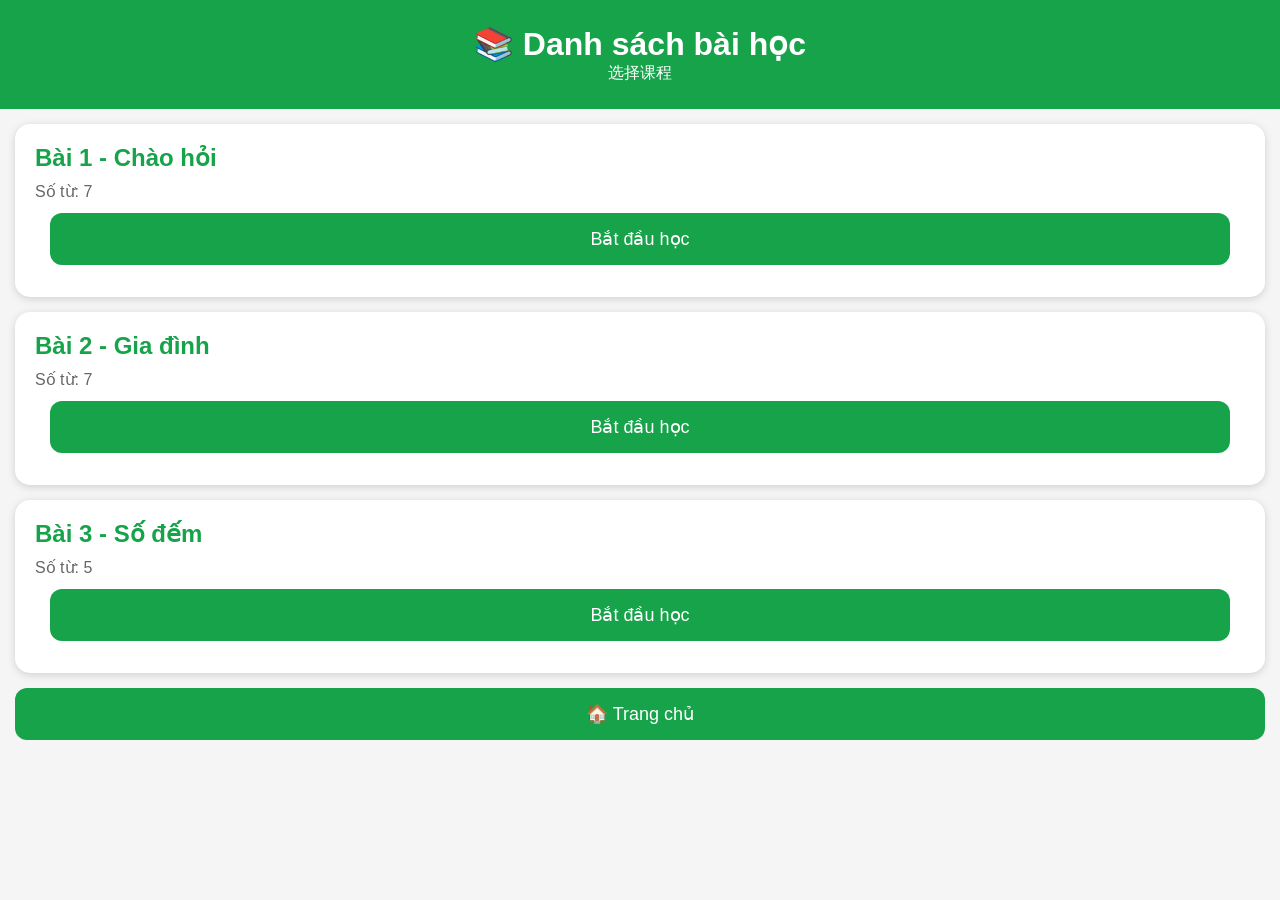
==== lesson.html @ 2e6128da "Add files via upload" ====
<!DOCTYPE html>
<html lang="vi">
<head>
<meta charset="UTF-8">
<meta name="viewport" content="width=device-width, initial-scale=1.0">

<title>Danh sách bài học</title>

<link rel="stylesheet" href="style.css">

<script src="data.js"></script>

<style>

.lesson{
    background:white;
    margin:15px;
    padding:20px;
    border-radius:15px;
    box-shadow:0 2px 8px rgba(0,0,0,.15);
}

.lesson h2{
    color:#16a34a;
    margin-bottom:10px;
}

.lesson p{
    color:#666;
}

</style>

</head>

<body>

<header>

<h1>📚 Danh sách bài học</h1>

<p>选择课程</p>

</header>

<div id="list"></div>

<a class="button" href="index.html">

🏠 Trang chủ

</a>

<script>

let html="";

lessons.forEach(function(item,index){

html += `
<div class="lesson">

<h2>${item.title}</h2>

<p>Số từ: ${item.words.length}</p>

<a class="button"
href="vocabulary.html?lesson=${index}">

Bắt đầu học

</a>

</div>
`;

});

document.getElementById("list").innerHTML=html;

</script>

</body>
</html>
---- style.css ----
*{
    margin:0;
    padding:0;
    box-sizing:border-box;
}

body{
    font-family:Arial,sans-serif;
    background:#f5f5f5;
    color:#333;
}

header{
    background:#16a34a;
    color:white;
    text-align:center;
    padding:25px;
}

.card{
    background:white;
    margin:15px;
    padding:20px;
    border-radius:15px;
    box-shadow:0 2px 8px rgba(0,0,0,.12);
}

.button{
    display:block;
    margin:12px 15px;
    padding:15px;
    text-align:center;
    background:#16a34a;
    color:white;
    text-decoration:none;
    border-radius:12px;
    font-size:18px;
}

.button:hover{
    background:#138a3d;
}

button{
    width:100%;
    padding:15px;
    border:none;
    border-radius:12px;
    background:#16a34a;
    color:white;
    font-size:18px;
    margin-top:10px;
}

.bottom{
    position:fixed;
    bottom:0;
    left:0;
    width:100%;
    background:white;
    display:flex;
    justify-content:space-around;
    padding:10px 0;
    box-shadow:0 -2px 8px rgba(0,0,0,.15);
}

.bottom a{
    text-decoration:none;
    color:#16a34a;
    text-align:center;
}
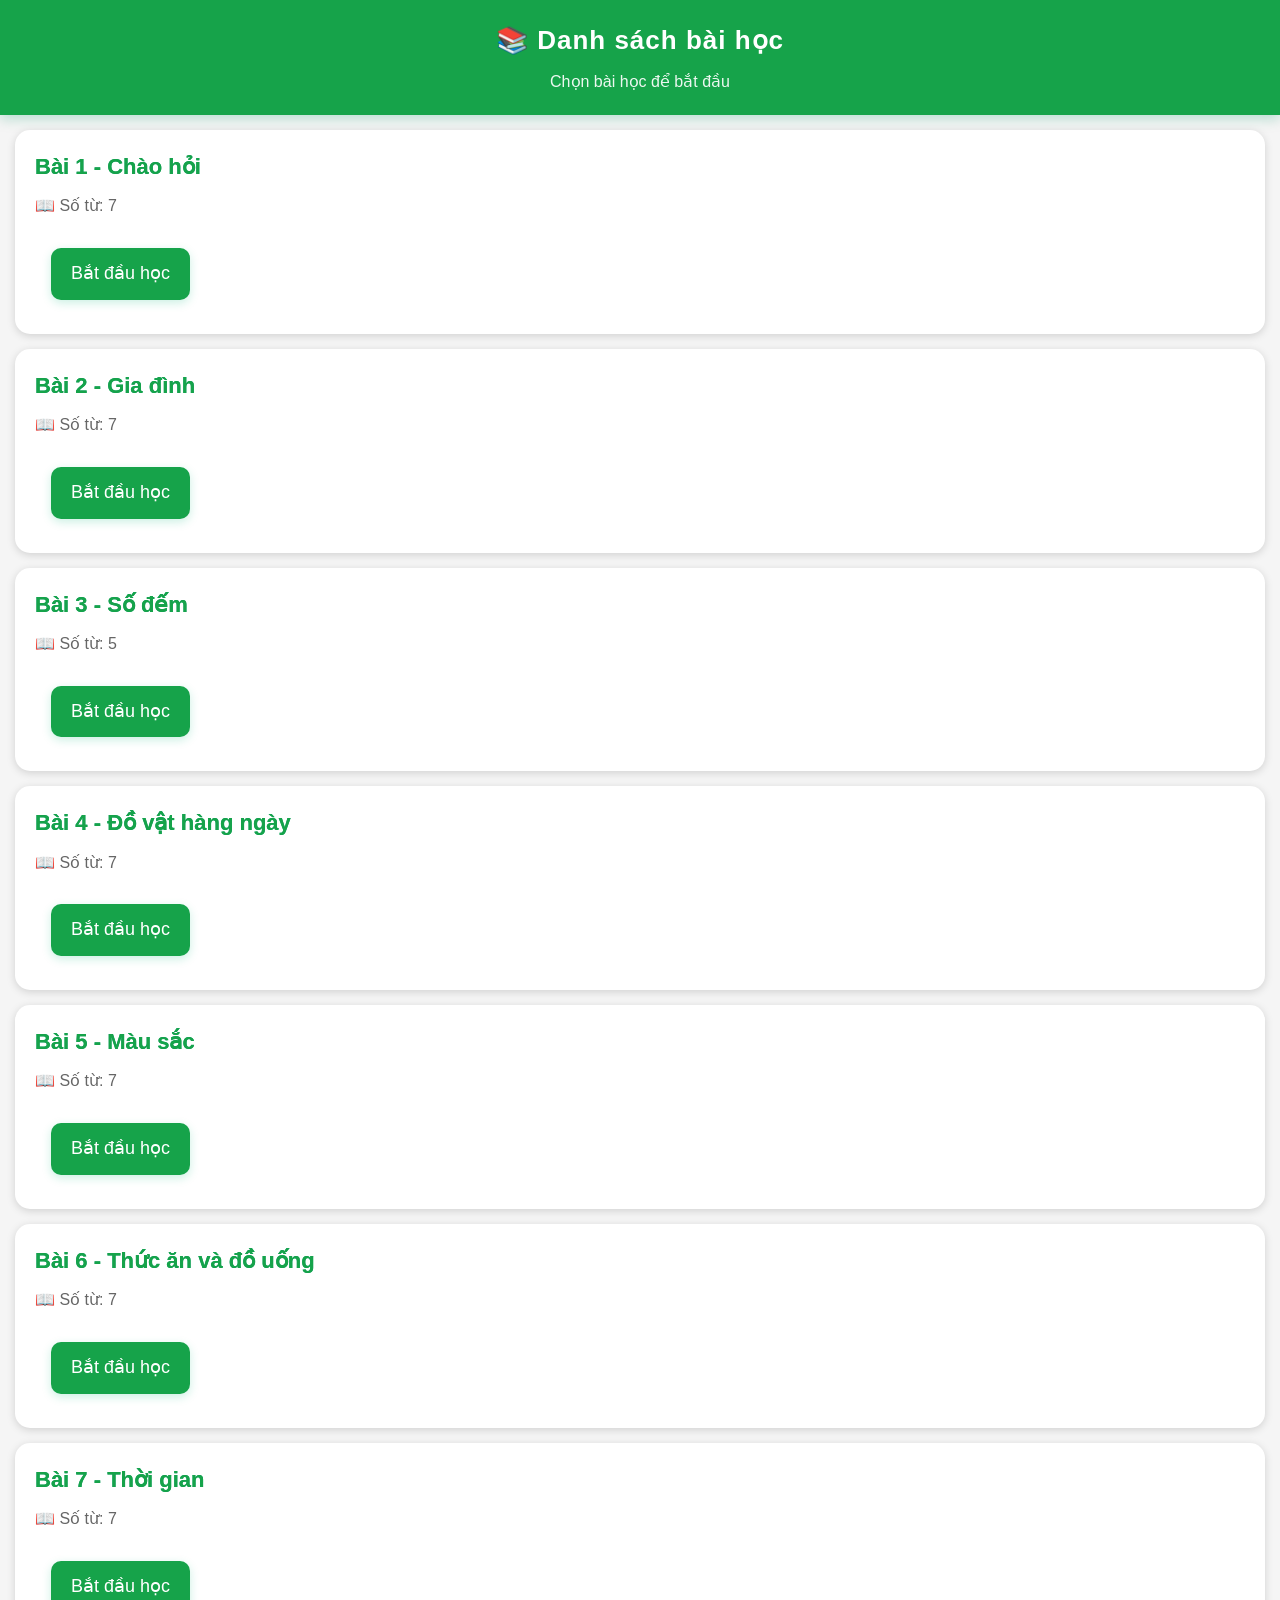
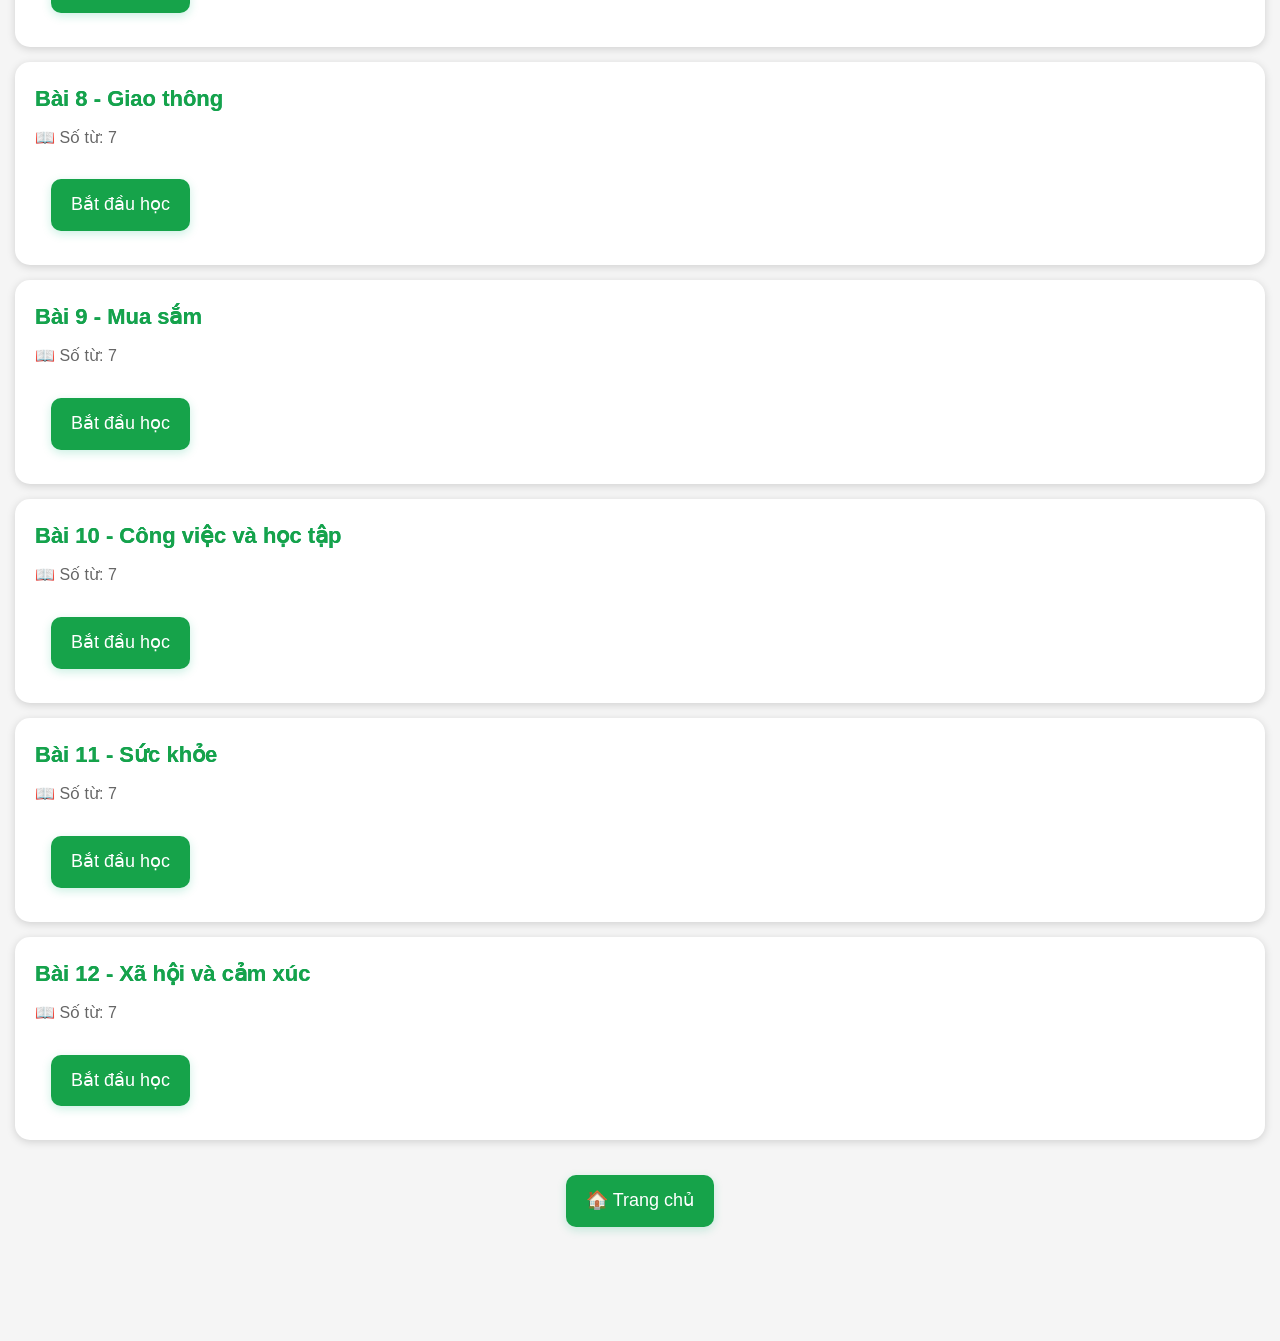
==== commit 2c80cc23: "Update lesson.html" ====
--- a/lesson.html
+++ b/lesson.html
@@ -1,7 +1,10 @@
 <!DOCTYPE html>
 <html lang="vi">
+
 <head>
+
 <meta charset="UTF-8">
+
 <meta name="viewport" content="width=device-width, initial-scale=1.0">
 
 <title>Danh sách bài học</title>
@@ -12,6 +15,19 @@
 
 <style>
 
+body{
+    margin:0;
+    font-family:Arial,sans-serif;
+    background:#f5f5f5;
+}
+
+header{
+    background:#16a34a;
+    color:white;
+    text-align:center;
+    padding:20px;
+}
+
 .lesson{
     background:white;
     margin:15px;
@@ -21,12 +37,26 @@
 }
 
 .lesson h2{
+    margin:0 0 10px;
     color:#16a34a;
-    margin-bottom:10px;
 }
 
 .lesson p{
     color:#666;
+}
+
+.button{
+    display:inline-block;
+    margin-top:15px;
+    padding:12px 20px;
+    background:#16a34a;
+    color:white;
+    text-decoration:none;
+    border-radius:10px;
+}
+
+.button:hover{
+    background:#138a3d;
 }
 
 </style>
@@ -39,11 +69,13 @@
 
 <h1>📚 Danh sách bài học</h1>
 
-<p>选择课程</p>
+<p>Chọn bài học để bắt đầu</p>
 
 </header>
 
-<div id="list"></div>
+<div id="lessonList"></div>
+
+<div style="text-align:center;margin:20px;">
 
 <a class="button" href="index.html">
 
@@ -51,34 +83,51 @@
 
 </a>
 
+</div>
+
 <script>
 
-let html="";
+const container = document.getElementById("lessonList");
 
-lessons.forEach(function(item,index){
+if(typeof lessons === "undefined"){
 
-html += `
-<div class="lesson">
+    container.innerHTML = `
+        <div class="lesson">
+            <h2>Lỗi</h2>
+            <p>Không tìm thấy dữ liệu bài học.</p>
+            <p>Hãy kiểm tra file <b>data.js</b>.</p>
+        </div>
+    `;
 
-<h2>${item.title}</h2>
+}else{
 
-<p>Số từ: ${item.words.length}</p>
+    lessons.forEach((lesson,index)=>{
 
-<a class="button"
-href="vocabulary.html?lesson=${index}">
+        const card=document.createElement("div");
 
-Bắt đầu học
+        card.className="lesson";
 
-</a>
+        card.innerHTML=`
 
-</div>
-`;
+            <h2>${lesson.title}</h2>
 
-});
+            <p>📖 Số từ: ${lesson.words.length}</p>
 
-document.getElementById("list").innerHTML=html;
+            <a class="button"
+               href="vocabulary.html?lesson=${index}">
+               Bắt đầu học
+            </a>
+
+        `;
+
+        container.appendChild(card);
+
+    });
+
+}
 
 </script>
 
 </body>
-</html>+
+</html>
--- a/style.css
+++ b/style.css
@@ -1,71 +1,183 @@
-*{
-    margin:0;
-    padding:0;
-    box-sizing:border-box;
+* {
+    margin: 0;
+    padding: 0;
+    box-sizing: border-box;
 }
 
-body{
-    font-family:Arial,sans-serif;
-    background:#f5f5f5;
-    color:#333;
+body {
+    font-family: "PingFang SC", Arial, sans-serif;
+    background: linear-gradient(135deg, #ecfdf5 0%, #f0fdf4 100%);
+    color: #222;
+    padding-bottom: 80px;
+    line-height: 1.55;
 }
 
-header{
-    background:#16a34a;
-    color:white;
-    text-align:center;
-    padding:25px;
+/* 顶部头部渐变美化 */
+header {
+    background: linear-gradient(135deg, #059669, #10b981);
+    color: white;
+    text-align: center;
+    padding: 30px 15px;
+    box-shadow: 0 4px 12px rgba(5, 150, 105, 0.25);
+}
+header h1 {
+    font-size: 26px;
+    margin-bottom: 10px;
+    letter-spacing: 1px;
+}
+header p {
+    opacity: 0.92;
+    font-size: 16px;
 }
 
-.card{
-    background:white;
-    margin:15px;
-    padding:20px;
-    border-radius:15px;
-    box-shadow:0 2px 8px rgba(0,0,0,.12);
+/* 通用卡片美化 带悬浮动画 */
+.card {
+    background: white;
+    margin: 16px;
+    padding: 24px;
+    border-radius: 20px;
+    box-shadow: 0 4px 16px rgba(16, 185, 129, 0.12);
+    transition: all 0.25s ease;
+}
+.card:active {
+    transform: translateY(-3px);
+    box-shadow: 0 8px 20px rgba(16, 185, 129, 0.18);
 }
 
-.button{
-    display:block;
-    margin:12px 15px;
-    padding:15px;
-    text-align:center;
-    background:#16a34a;
-    color:white;
-    text-decoration:none;
-    border-radius:12px;
-    font-size:18px;
+/* 微信提示提示框 */
+.tip-box {
+    margin: 16px;
+    padding: 16px 20px;
+    background: linear-gradient(135deg, #fffbeb, #fef3c7);
+    border-radius: 16px;
+    color: #92400e;
+    border-left: 5px solid #f59e0b;
 }
 
-.button:hover{
-    background:#138a3d;
+/* 字母页面专属样式 */
+.letter {
+    font-size: 52px;
+    font-weight: bold;
+    background: linear-gradient(135deg, #059669, #10b981);
+    -webkit-background-clip: text;
+    background-clip: text;
+    color: transparent;
+    margin-bottom: 10px;
+}
+.sound {
+    font-size: 16px;
+    color: #525252;
+}
+.wrap-card {
+    display: grid;
+    grid-template-columns: repeat(auto-fill, minmax(145px, 1fr));
+    gap: 14px;
+    padding: 0 12px;
 }
 
-button{
-    width:100%;
-    padding:15px;
-    border:none;
-    border-radius:12px;
-    background:#16a34a;
-    color:white;
-    font-size:18px;
-    margin-top:10px;
+/* 全局按钮样式 渐变+动效 */
+.button {
+    display: block;
+    margin: 14px 16px;
+    padding: 16px;
+    text-align: center;
+    background: linear-gradient(135deg, #059669, #10b981);
+    color: white;
+    text-decoration: none;
+    border-radius: 16px;
+    font-size: 18px;
+    font-weight: 500;
+    box-shadow: 0 3px 10px rgba(16, 185, 129, 0.22);
+    transition: all 0.2s ease;
+}
+.button:active {
+    transform: scale(0.97);
+    box-shadow: 0 2px 6px rgba(16, 185, 129, 0.15);
 }
 
-.bottom{
-    position:fixed;
-    bottom:0;
-    left:0;
-    width:100%;
-    background:white;
-    display:flex;
-    justify-content:space-around;
-    padding:10px 0;
-    box-shadow:0 -2px 8px rgba(0,0,0,.15);
+/* 卡片内原生按钮 */
+button {
+    width: 100%;
+    padding: 14px;
+    border: none;
+    border-radius: 14px;
+    background: linear-gradient(135deg, #059669, #10b981);
+    color: white;
+    font-size: 17px;
+    margin-top: 12px;
+    box-shadow: 0 3px 8px rgba(16, 185, 129, 0.18);
+    transition: all 0.2s ease;
+}
+button:active {
+    transform: scale(0.96);
+    opacity: 0.93;
 }
 
-.bottom a{
-    text-decoration:none;
-    color:#16a34a;
-    text-align:center;
-}+/* 底部固定导航栏 */
+.bottom {
+    position: fixed;
+    bottom: 0;
+    left: 0;
+    width: 100%;
+    background: white;
+    display: flex;
+    justify-content: space-around;
+    padding: 12px 0;
+    box-shadow: 0 -3px 12px rgba(16, 185, 129, 0.12);
+    border-radius: 20px 20px 0 0;
+}
+.bottom a {
+    text-decoration: none;
+    color: #059669;
+    text-align: center;
+    font-size: 14px;
+}
+.bottom span {
+    font-size: 24px;
+    display: block;
+    margin-bottom: 5px;
+}
+
+/* lesson.html 课程卡片 */
+.lesson h2 {
+    background: linear-gradient(135deg, #059669, #10b981);
+    -webkit-background-clip: text;
+    background-clip: text;
+    color: transparent;
+    margin-bottom: 12px;
+    font-size: 22px;
+}
+.lesson p {
+    color: #666;
+    margin-bottom: 14px;
+    font-size: 16px;
+}
+
+/* vocabulary.html 单词页面文字 */
+#content h2 {
+    font-size: 24px;
+    background: linear-gradient(135deg, #059669, #10b981);
+    -webkit-background-clip: text;
+    background-clip: text;
+    color: transparent;
+    margin-bottom: 10px;
+}
+#content p {
+    line-height: 1.7;
+    margin: 8px 0;
+    font-size: 16px;
+    color: #333;
+}
+
+/* quiz.html 答题页面标题 */
+.card h2 {
+    font-size: 20px;
+    margin-bottom: 12px;
+    color: #222;
+}
+
+/* profile.html 个人页面头像美化 */
+.avatar {
+    font-size: 86px;
+    margin: 10px 0;
+}
